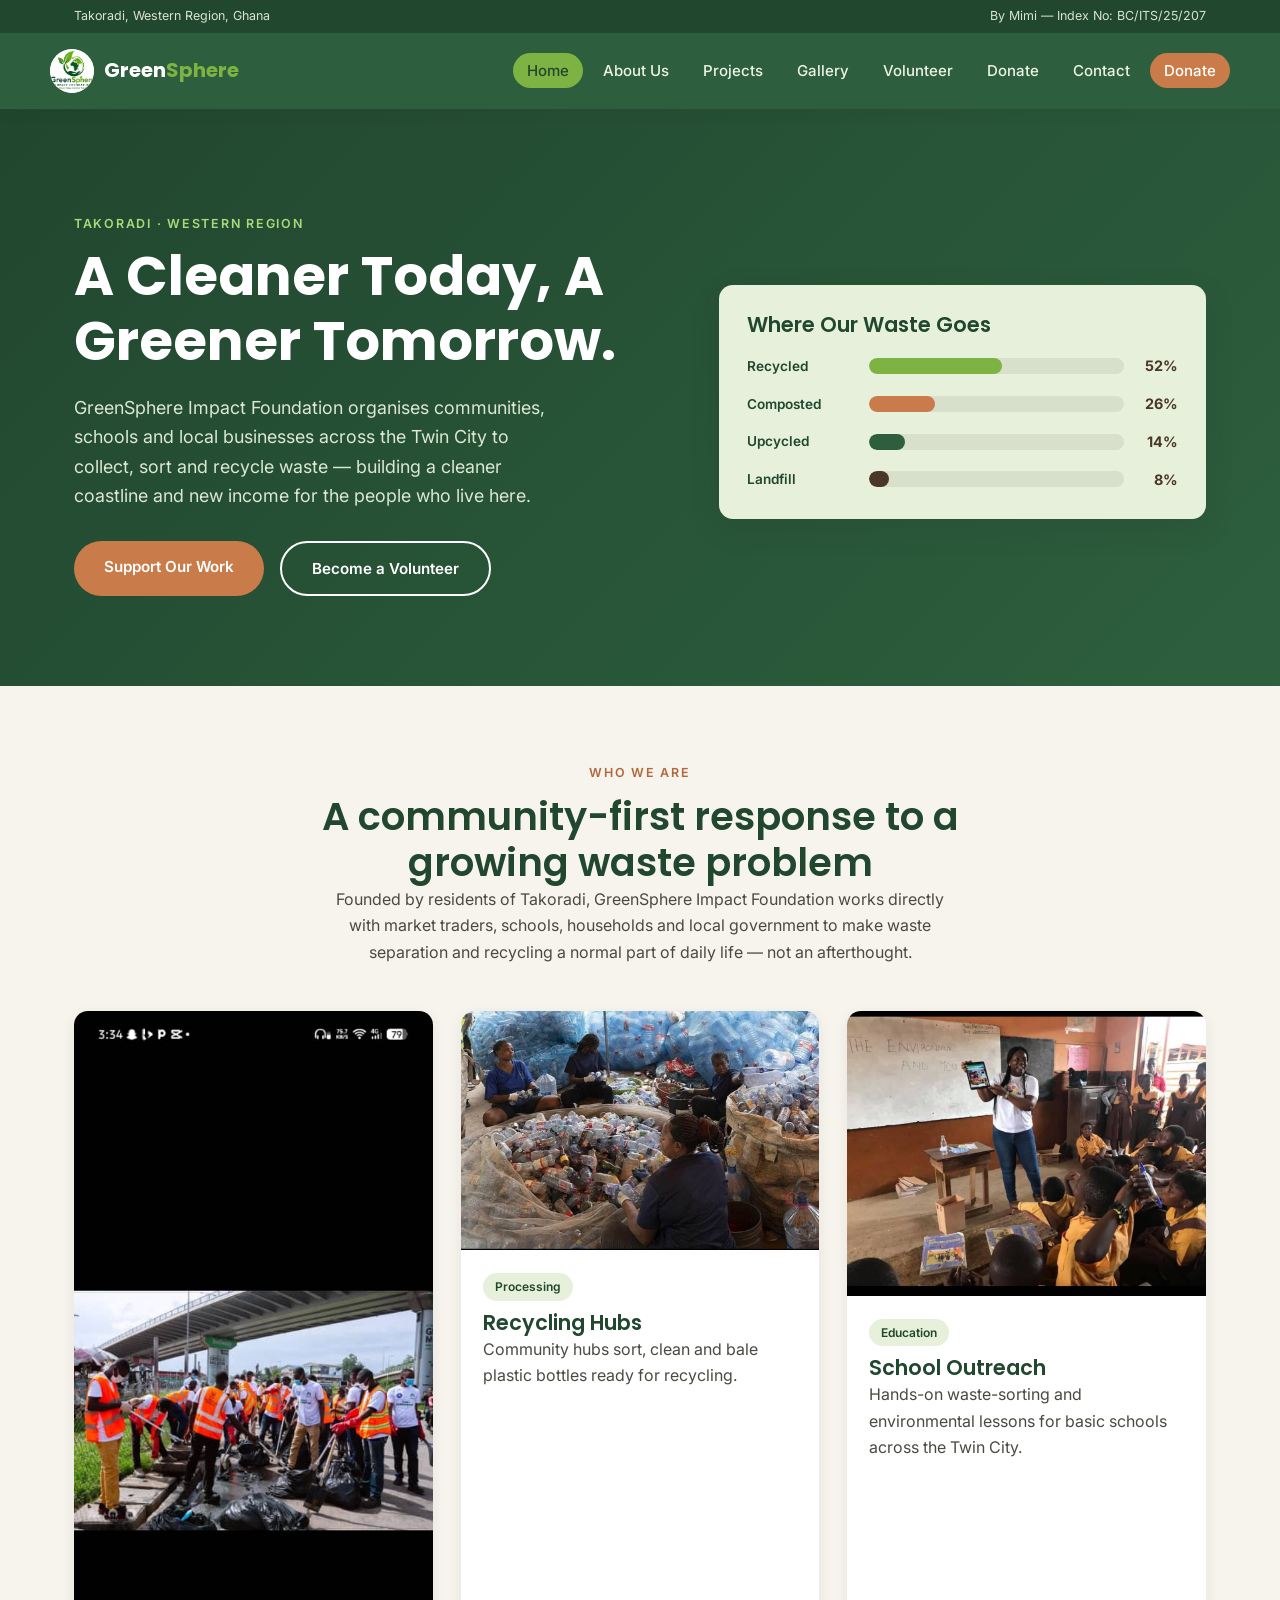
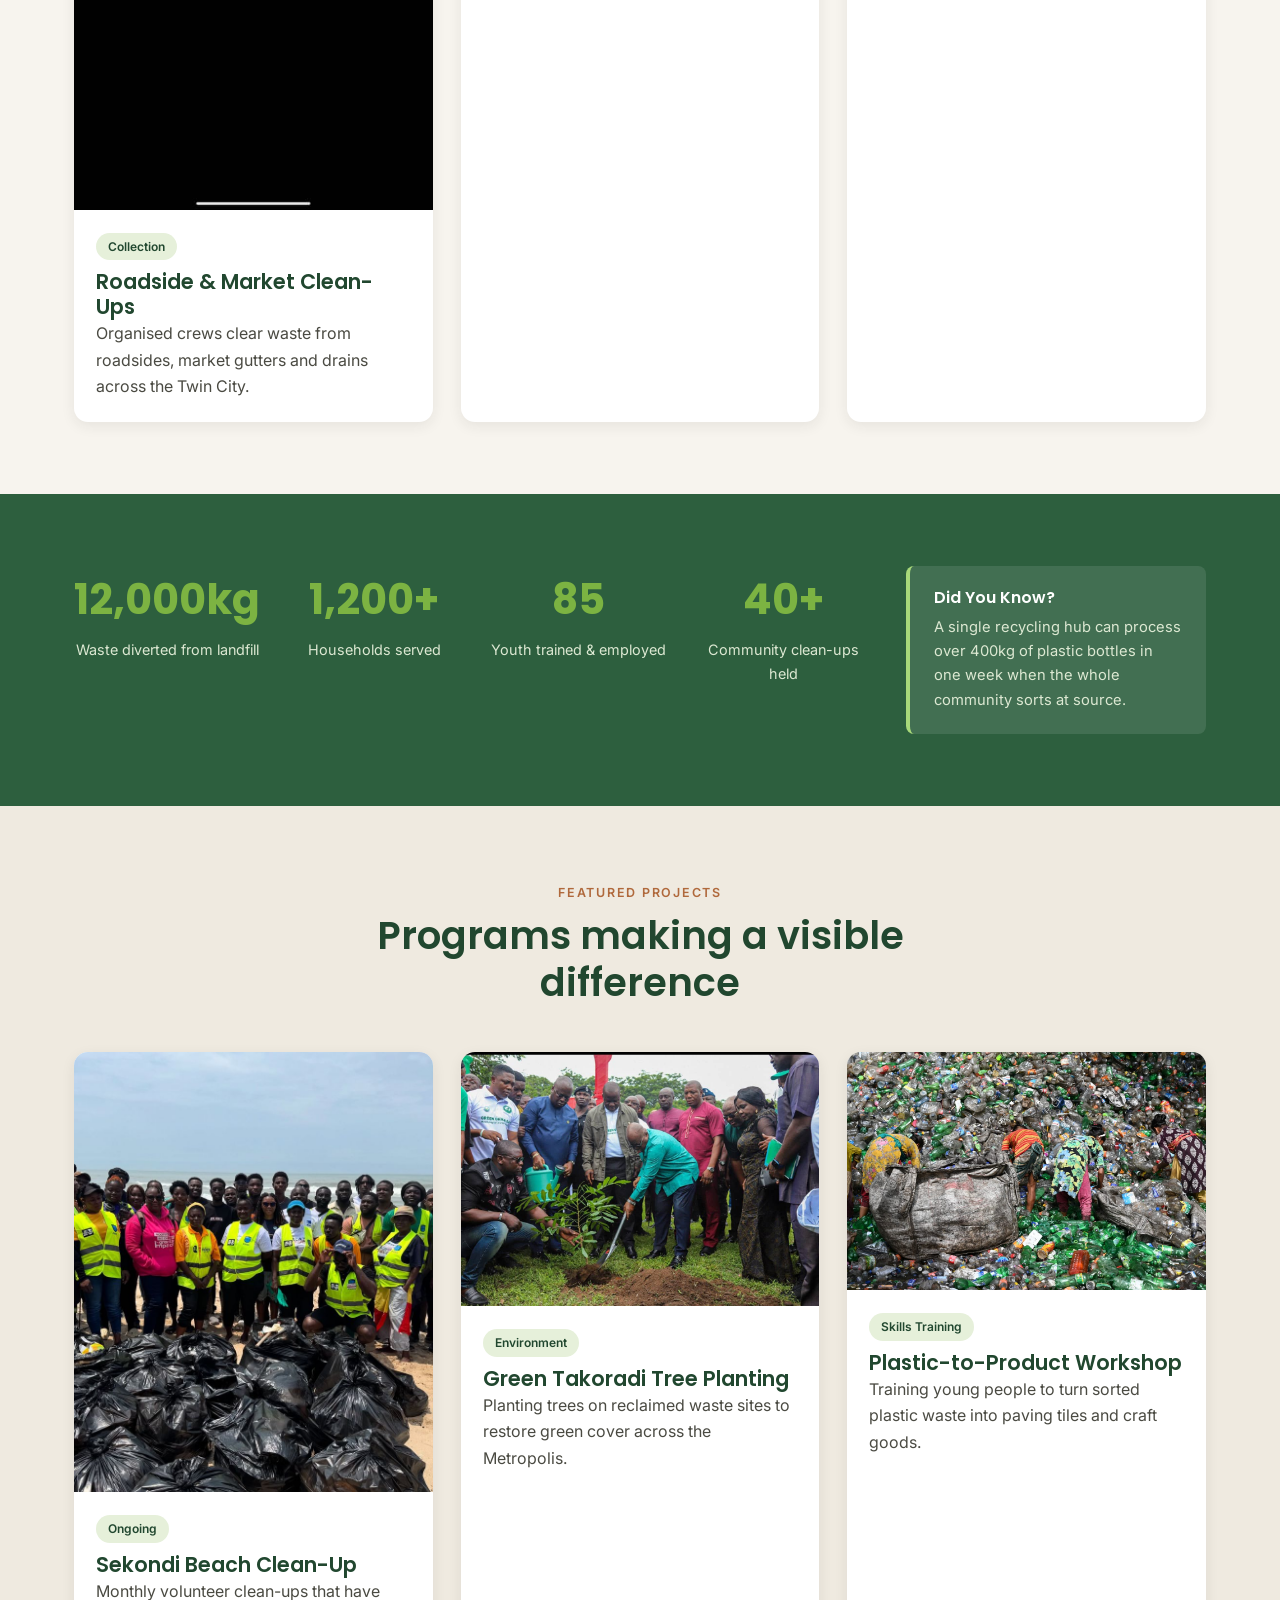
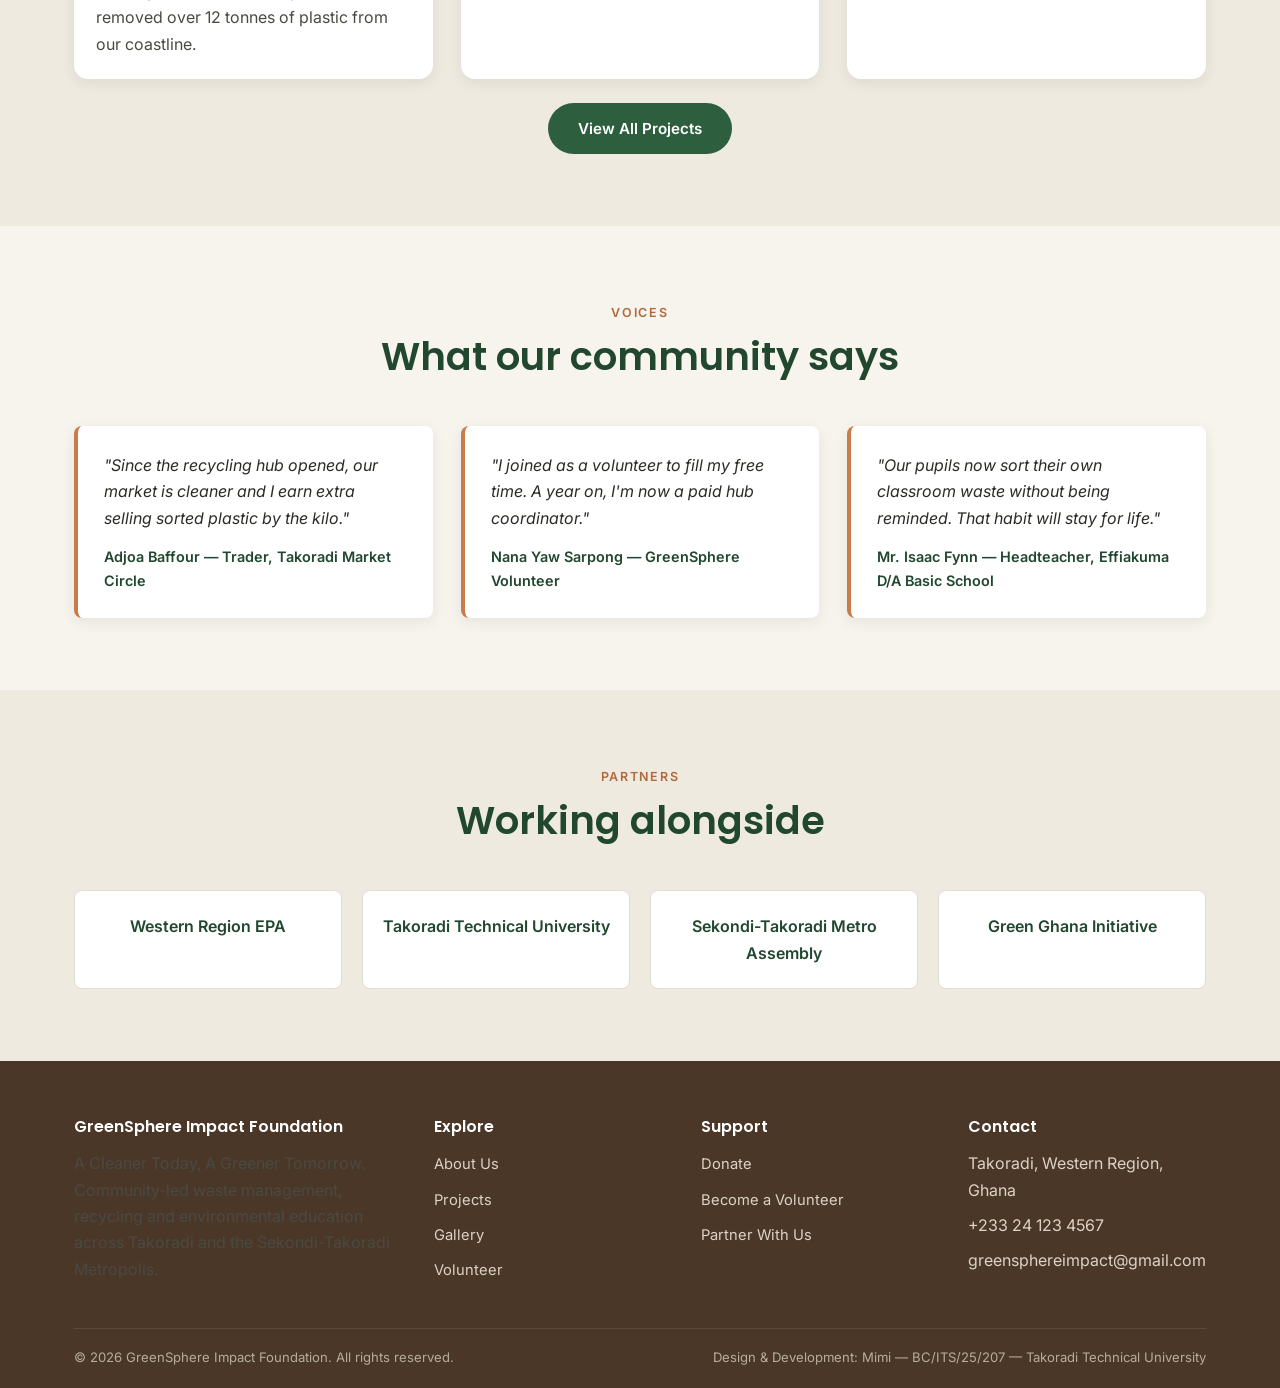
==== index.html @ 4b2a2535 "Add files via upload" ====
<!DOCTYPE html>
<html lang="en">
<head>
<meta charset="UTF-8">
<meta name="viewport" content="width=device-width, initial-scale=1.0">
<title>Home | GreenSphere Impact Foundation</title>
<meta name="description" content="GreenSphere Impact Foundation — A Cleaner Today, A Greener Tomorrow. Waste management and recycling NGO in Takoradi, Ghana.">
<link rel="preconnect" href="https://fonts.googleapis.com">
<link href="https://fonts.googleapis.com/css2?family=Poppins:wght@500;600;700&family=Inter:wght@400;500;600&display=swap" rel="stylesheet">
<link rel="stylesheet" href="styles.css">
</head>
<body>
<header class="site-header">
  <div class="top-strip">
    <div class="container">
      <span>Takoradi, Western Region, Ghana</span>
      <span>By Mimi &mdash; Index No: BC/ITS/25/207</span>
    </div>
  </div>
  <nav class="navbar container">
    <a href="index.html" class="brand">
      <span class="brand-mark"><img src="logo.jpeg" alt="GreenSphere Impact Foundation logo"></span>
      <span class="brand-text">Green<span>Sphere</span></span>
    </a>
    <input type="checkbox" id="nav-toggle" class="nav-toggle">
    <label for="nav-toggle" class="hamburger-label" aria-label="Toggle navigation">
      <span></span><span></span><span></span>
    </label>
    <ul class="nav-links">
      <li><a href="index.html" class="active">Home</a></li>
<li><a href="about.html">About Us</a></li>
<li><a href="projects.html">Projects</a></li>
<li><a href="gallery.html">Gallery</a></li>
<li><a href="volunteer.html">Volunteer</a></li>
<li><a href="donate.html">Donate</a></li>
<li><a href="contact.html">Contact</a></li>
<li><a href="donate.html" class="cta">Donate</a></li>

    </ul>
  </nav>
</header>

<main>

<section class="hero">
  <div class="container hero-grid">
    <div>
      <span class="eyebrow" style="color:#a8d97a;">Takoradi &middot; Western Region</span>
      <h1 style="color:#fff;">A Cleaner Today, A Greener Tomorrow.</h1>
      <p class="lead">GreenSphere Impact Foundation organises communities, schools and local businesses across the Twin City to collect, sort and recycle waste &mdash; building a cleaner coastline and new income for the people who live here.</p>
      <div class="hero-actions">
        <a href="donate.html" class="btn btn-primary">Support Our Work</a>
        <a href="volunteer.html" class="btn btn-outline">Become a Volunteer</a>
      </div>
    </div>
    <div class="hero-visual">
      <h3 style="margin-bottom:16px;">Where Our Waste Goes</h3>
      <div class="waste-stream">
        <div class="stream-row"><span class="stream-label">Recycled</span><div class="stream-bar"><div class="stream-fill" style="width:52%;background:#7CB342;"></div></div><span class="stream-pct">52%</span></div>
        <div class="stream-row"><span class="stream-label">Composted</span><div class="stream-bar"><div class="stream-fill" style="width:26%;background:#C97B4A;"></div></div><span class="stream-pct">26%</span></div>
        <div class="stream-row"><span class="stream-label">Upcycled</span><div class="stream-bar"><div class="stream-fill" style="width:14%;background:#2D5F3E;"></div></div><span class="stream-pct">14%</span></div>
        <div class="stream-row"><span class="stream-label">Landfill</span><div class="stream-bar"><div class="stream-fill" style="width:8%;background:#4A3728;"></div></div><span class="stream-pct">8%</span></div>
      </div>
    </div>
  </div>
</section>

<section>
  <div class="container">
    <div class="section-head">
      <span class="eyebrow">Who We Are</span>
      <h2>A community-first response to a growing waste problem</h2>
      <p>Founded by residents of Takoradi, GreenSphere Impact Foundation works directly with market traders, schools, households and local government to make waste separation and recycling a normal part of daily life &mdash; not an afterthought.</p>
    </div>
    <div class="grid-3">
      <article class="card">
        <img src="volunteers.jpeg" alt="Volunteers on a roadside clean-up in reflective vests">
        <div class="card-body">
          <span class="tag">Collection</span>
          <h3>Roadside &amp; Market Clean-Ups</h3>
          <p>Organised crews clear waste from roadsides, market gutters and drains across the Twin City.</p>
        </div>
      </article>
      <article class="card">
        <img src="recycling.jpeg" alt="Workers sorting plastic bottles at a recycling point">
        <div class="card-body">
          <span class="tag">Processing</span>
          <h3>Recycling Hubs</h3>
          <p>Community hubs sort, clean and bale plastic bottles ready for recycling.</p>
        </div>
      </article>
      <article class="card">
        <img src="school-program.jpeg" alt="Facilitator teaching schoolchildren about the environment">
        <div class="card-body">
          <span class="tag">Education</span>
          <h3>School Outreach</h3>
          <p>Hands-on waste-sorting and environmental lessons for basic schools across the Twin City.</p>
        </div>
      </article>
    </div>
  </div>
</section>

<section class="section-forest">
  <div class="container sidebar-layout">
    <div class="stats-grid">
      <div><div class="stat-num">12,000kg</div><div class="stat-label">Waste diverted from landfill</div></div>
      <div><div class="stat-num">1,200+</div><div class="stat-label">Households served</div></div>
      <div><div class="stat-num">85</div><div class="stat-label">Youth trained &amp; employed</div></div>
      <div><div class="stat-num">40+</div><div class="stat-label">Community clean-ups held</div></div>
    </div>
    <aside class="callout" style="background:rgba(255,255,255,0.1);border-left-color:#a8d97a;">
      <h4 style="color:#fff;">Did You Know?</h4>
      <p style="color:#dce8d2;">A single recycling hub can process over 400kg of plastic bottles in one week when the whole community sorts at source.</p>
    </aside>
  </div>
</section>

<section class="section-alt">
  <div class="container">
    <div class="section-head">
      <span class="eyebrow">Featured Projects</span>
      <h2>Programs making a visible difference</h2>
    </div>
    <div class="grid-3">
      <article class="card">
        <img src="sekondi-beachcleanup.jpeg" alt="Volunteers at a beach clean-up in Sekondi">
        <div class="card-body">
          <span class="tag">Ongoing</span>
          <h3>Sekondi Beach Clean-Up</h3>
          <p>Monthly volunteer clean-ups that have removed over 12 tonnes of plastic from our coastline.</p>
        </div>
      </article>
      <article class="card">
        <img src="tree-planting.jpeg" alt="Community tree planting event">
        <div class="card-body">
          <span class="tag">Environment</span>
          <h3>Green Takoradi Tree Planting</h3>
          <p>Planting trees on reclaimed waste sites to restore green cover across the Metropolis.</p>
        </div>
      </article>
      <article class="card">
        <img src="recycling1.jpeg" alt="Volunteers sorting a large pile of plastic bottles">
        <div class="card-body">
          <span class="tag">Skills Training</span>
          <h3>Plastic-to-Product Workshop</h3>
          <p>Training young people to turn sorted plastic waste into paving tiles and craft goods.</p>
        </div>
      </article>
    </div>
    <p class="text-center mt-24"><a href="projects.html" class="btn btn-green">View All Projects</a></p>
  </div>
</section>

<section>
  <div class="container">
    <div class="section-head">
      <span class="eyebrow">Voices</span>
      <h2>What our community says</h2>
    </div>
    <div class="grid-3">
      <div class="testimonial">
        <p class="quote">"Since the recycling hub opened, our market is cleaner and I earn extra selling sorted plastic by the kilo."</p>
        <p class="who">Adjoa Baffour &mdash; Trader, Takoradi Market Circle</p>
      </div>
      <div class="testimonial">
        <p class="quote">"I joined as a volunteer to fill my free time. A year on, I'm now a paid hub coordinator."</p>
        <p class="who">Nana Yaw Sarpong &mdash; GreenSphere Volunteer</p>
      </div>
      <div class="testimonial">
        <p class="quote">"Our pupils now sort their own classroom waste without being reminded. That habit will stay for life."</p>
        <p class="who">Mr. Isaac Fynn &mdash; Headteacher, Effiakuma D/A Basic School</p>
      </div>
    </div>
  </div>
</section>

<section class="section-alt">
  <div class="container">
    <div class="section-head">
      <span class="eyebrow">Partners</span>
      <h2>Working alongside</h2>
    </div>
    <div class="partners-row">
      <div class="partner-chip">Western Region EPA</div>
      <div class="partner-chip">Takoradi Technical University</div>
      <div class="partner-chip">Sekondi-Takoradi Metro Assembly</div>
      <div class="partner-chip">Green Ghana Initiative</div>
    </div>
  </div>
</section>

</main>

<footer class="site-footer">
  <div class="container">
    <div class="footer-grid">
      <div>
        <h4>GreenSphere Impact Foundation</h4>
        <p>A Cleaner Today, A Greener Tomorrow. Community-led waste management, recycling and environmental education across Takoradi and the Sekondi-Takoradi Metropolis.</p>
      </div>
      <div>
        <h4>Explore</h4>
        <ul>
          <li><a href="about.html">About Us</a></li>
          <li><a href="projects.html">Projects</a></li>
          <li><a href="gallery.html">Gallery</a></li>
          <li><a href="volunteer.html">Volunteer</a></li>
        </ul>
      </div>
      <div>
        <h4>Support</h4>
        <ul>
          <li><a href="donate.html">Donate</a></li>
          <li><a href="volunteer.html">Become a Volunteer</a></li>
          <li><a href="contact.html">Partner With Us</a></li>
        </ul>
      </div>
      <div>
        <h4>Contact</h4>
        <ul>
          <li>Takoradi, Western Region, Ghana</li>
          <li>+233 24 123 4567</li>
          <li>greensphereimpact@gmail.com</li>
        </ul>
      </div>
    </div>
    <div class="footer-bottom">
      <span>&copy; 2026 GreenSphere Impact Foundation. All rights reserved.</span>
      <span>Design &amp; Development: Mimi &mdash; BC/ITS/25/207 &mdash; Takoradi Technical University</span>
    </div>
  </div>
</footer>
</body>
</html>
---- styles.css ----
/* ============================================
   EcoReach — Shared Stylesheet
   Waste Management & Recycling NGO
   ============================================ */

:root {
  --forest: #2D5F3E;
  --forest-dark: #21472F;
  --leaf: #7CB342;
  --leaf-light: #E6F0DA;
  --clay: #C97B4A;
  --clay-dark: #B0693C;
  --bark: #4A3728;
  --cream: #F7F4EE;
  --cream-alt: #EFEAE0;
  --charcoal: #2B2B26;
  --white: #FFFFFF;
  --shadow: 0 4px 14px rgba(43, 43, 38, 0.08);
  --shadow-lg: 0 10px 30px rgba(43, 43, 38, 0.14);
  --radius: 14px;
  --radius-sm: 8px;
}

* { margin: 0; padding: 0; box-sizing: border-box; }

html { scroll-behavior: smooth; }

body {
  font-family: 'Inter', sans-serif;
  color: var(--charcoal);
  background: var(--cream);
  line-height: 1.65;
}

h1, h2, h3, h4 {
  font-family: 'Poppins', sans-serif;
  font-weight: 600;
  line-height: 1.2;
  color: var(--forest-dark);
}

h1 { font-size: clamp(2.2rem, 5vw, 3.4rem); font-weight: 700; }
h2 { font-size: clamp(1.7rem, 3.5vw, 2.4rem); }
h3 { font-size: 1.3rem; }

p { color: #4a4a42; }

a { text-decoration: none; color: inherit; }

img { max-width: 100%; display: block; border-radius: var(--radius); }

ul { list-style: none; }

.container {
  max-width: 1180px;
  margin: 0 auto;
  padding: 0 24px;
}

section { padding: 72px 0; }

.eyebrow {
  display: inline-block;
  font-size: 0.78rem;
  font-weight: 600;
  letter-spacing: 0.14em;
  text-transform: uppercase;
  color: var(--clay-dark);
  margin-bottom: 10px;
}

/* ===== Buttons ===== */
.btn {
  display: inline-block;
  padding: 13px 30px;
  border-radius: 999px;
  font-weight: 600;
  font-size: 0.95rem;
  transition: transform 0.2s ease, box-shadow 0.2s ease, background 0.2s ease;
  cursor: pointer;
  border: none;
}
.btn-primary { background: var(--clay); color: var(--white); }
.btn-primary:hover { background: var(--clay-dark); transform: translateY(-2px); box-shadow: var(--shadow); }
.btn-outline { background: transparent; color: var(--white); border: 2px solid var(--white); }
.btn-outline:hover { background: var(--white); color: var(--forest-dark); transform: translateY(-2px); }
.btn-green { background: var(--forest); color: var(--white); }
.btn-green:hover { background: var(--forest-dark); transform: translateY(-2px); box-shadow: var(--shadow); }

/* ===== Header / Nav ===== */
.site-header {
  background: var(--forest);
  position: sticky;
  top: 0;
  z-index: 100;
  box-shadow: var(--shadow);
}
.top-strip {
  background: var(--forest-dark);
  color: #d8e6cd;
  font-size: 0.78rem;
  padding: 6px 0;
}
.top-strip .container { display: flex; justify-content: space-between; flex-wrap: wrap; gap: 6px; }

.navbar {
  display: flex;
  align-items: center;
  justify-content: space-between;
  padding: 16px 0;
}
.brand {
  display: flex;
  align-items: center;
  gap: 10px;
  color: var(--white);
}
.brand-mark {
  width: 44px; height: 44px;
  border-radius: 50%;
  background: var(--white);
  display: flex; align-items: center; justify-content: center;
  overflow: hidden;
  flex-shrink: 0;
}
.brand-mark img { width: 100%; height: 100%; object-fit: cover; border-radius: 50%; }

/* ===== Aside callouts ===== */
.callout {
  background: var(--leaf-light);
  border-left: 4px solid var(--leaf);
  border-radius: var(--radius-sm);
  padding: 22px 24px;
}
.callout h4 { color: var(--forest-dark); margin-bottom: 8px; }
.callout p { color: #3d4a34; font-size: 0.92rem; }
.sidebar-layout { display: grid; grid-template-columns: 1fr 300px; gap: 32px; align-items: start; }
.brand-text { font-family: 'Poppins', sans-serif; font-weight: 700; font-size: 1.25rem; }
.brand-text span { color: var(--leaf); }

.nav-links {
  display: flex;
  gap: 6px;
  align-items: center;
}
.nav-links a {
  color: #eef3e6;
  padding: 8px 14px;
  border-radius: 999px;
  font-size: 0.94rem;
  font-weight: 500;
  transition: background 0.2s ease, color 0.2s ease;
}
.nav-links a:hover, .nav-links a.active {
  background: var(--leaf);
  color: var(--forest-dark);
}
.nav-links a.cta {
  background: var(--clay);
  color: var(--white);
}
.nav-links a.cta:hover { background: var(--clay-dark); }

/* Pure-CSS hamburger */
.nav-toggle { display: none; }
.hamburger-label {
  display: none;
  flex-direction: column;
  gap: 5px;
  cursor: pointer;
  z-index: 200;
}
.hamburger-label span {
  width: 26px; height: 3px;
  background: var(--white);
  border-radius: 2px;
  transition: 0.3s ease;
}

/* ===== Hero ===== */
.hero {
  background: linear-gradient(135deg, var(--forest-dark), var(--forest));
  color: var(--white);
  padding: 100px 0 90px;
}
.hero-grid { display: grid; grid-template-columns: 1.1fr 0.9fr; gap: 50px; align-items: center; }
.hero p.lead { color: #dce8d2; font-size: 1.12rem; max-width: 480px; margin: 18px 0 30px; }
.hero-actions { display: flex; gap: 16px; flex-wrap: wrap; }

.hero-visual {
  background: var(--leaf-light);
  border-radius: var(--radius);
  padding: 28px;
  box-shadow: var(--shadow-lg);
}
.waste-stream { display: flex; flex-direction: column; gap: 14px; }
.stream-row { display: flex; align-items: center; gap: 12px; }
.stream-label { flex: 0 0 110px; font-size: 0.85rem; font-weight: 600; color: var(--forest-dark); }
.stream-bar { flex: 1; height: 16px; background: #d8e0cc; border-radius: 999px; overflow: hidden; }
.stream-fill { height: 100%; border-radius: 999px; }
.stream-pct { flex: 0 0 42px; text-align: right; font-weight: 700; color: var(--bark); font-size: 0.9rem; }

/* ===== Page Banner (interior pages) ===== */
.page-banner {
  background: linear-gradient(135deg, var(--forest-dark), var(--forest));
  color: var(--white);
  padding: 60px 0;
  text-align: center;
}
.page-banner h1 { color: var(--white); }
.page-banner p { color: #dce8d2; margin-top: 8px; }

/* ===== Cards / Grids ===== */
.grid-3 { display: grid; grid-template-columns: repeat(3, 1fr); gap: 28px; }
.grid-2 { display: grid; grid-template-columns: repeat(2, 1fr); gap: 28px; }
.grid-4 { display: grid; grid-template-columns: repeat(4, 1fr); gap: 24px; }

.card {
  background: var(--white);
  border-radius: var(--radius);
  overflow: hidden;
  box-shadow: var(--shadow);
  transition: transform 0.25s ease, box-shadow 0.25s ease;
}
.card:hover { transform: translateY(-6px); box-shadow: var(--shadow-lg); }
.card-body { padding: 22px; }
.card img { border-radius: 0; }
.tag {
  display: inline-block;
  background: var(--leaf-light);
  color: var(--forest-dark);
  font-size: 0.75rem;
  font-weight: 600;
  padding: 4px 12px;
  border-radius: 999px;
  margin-bottom: 10px;
}

.section-alt { background: var(--cream-alt); }
.section-forest { background: var(--forest); color: var(--white); }
.section-forest h2, .section-forest h3 { color: var(--white); }
.section-forest p { color: #dce8d2; }

.section-head { text-align: center; max-width: 640px; margin: 0 auto 46px; }

/* ===== Stats ===== */
.stats-grid { display: grid; grid-template-columns: repeat(4, 1fr); gap: 24px; text-align: center; }
.stat-num { font-family: 'Poppins', sans-serif; font-size: 2.6rem; font-weight: 700; color: var(--leaf); }
.stat-label { font-size: 0.9rem; color: #dce8d2; margin-top: 4px; }

/* ===== Testimonials ===== */
.testimonial {
  background: var(--white);
  border-left: 4px solid var(--clay);
  border-radius: var(--radius-sm);
  padding: 26px;
  box-shadow: var(--shadow);
}
.testimonial p.quote { font-style: italic; color: var(--charcoal); }
.testimonial .who { margin-top: 14px; font-weight: 600; color: var(--forest-dark); font-size: 0.9rem; }

/* ===== Partners ===== */
.partners-row { display: flex; justify-content: space-between; gap: 20px; flex-wrap: wrap; }
.partner-chip {
  flex: 1;
  min-width: 150px;
  text-align: center;
  padding: 22px 14px;
  background: var(--white);
  border-radius: var(--radius-sm);
  font-weight: 600;
  color: var(--forest-dark);
  border: 1px solid #e3ddcf;
}

/* ===== Tables ===== */
table { width: 100%; border-collapse: collapse; background: var(--white); border-radius: var(--radius); overflow: hidden; box-shadow: var(--shadow); }
th, td { padding: 14px 18px; text-align: left; border-bottom: 1px solid #ece7db; }
th { background: var(--forest); color: var(--white); font-family: 'Poppins', sans-serif; font-size: 0.85rem; text-transform: uppercase; letter-spacing: 0.05em; }
tr:last-child td { border-bottom: none; }
tr:hover td { background: var(--leaf-light); }

/* ===== Forms ===== */
.form-card {
  background: var(--white);
  border-radius: var(--radius);
  box-shadow: var(--shadow);
  padding: 36px;
}
.form-grid { display: grid; grid-template-columns: 1fr 1fr; gap: 20px; }
.form-group { display: flex; flex-direction: column; gap: 6px; margin-bottom: 18px; }
.form-group.full { grid-column: 1 / -1; }
label { font-weight: 600; font-size: 0.88rem; color: var(--forest-dark); }
input, select, textarea {
  padding: 12px 14px;
  border: 1.5px solid #ddd5c2;
  border-radius: var(--radius-sm);
  font-family: 'Inter', sans-serif;
  font-size: 0.95rem;
  background: var(--cream);
  color: var(--charcoal);
  transition: border-color 0.2s ease;
}
input:focus, select:focus, textarea:focus { outline: none; border-color: var(--leaf); background: var(--white); }
textarea { resize: vertical; min-height: 110px; }
fieldset { border: 1.5px solid #ddd5c2; border-radius: var(--radius-sm); padding: 16px; margin-bottom: 18px; }
legend { font-weight: 600; color: var(--forest-dark); padding: 0 8px; }
.radio-row, .checkbox-row { display: flex; gap: 18px; flex-wrap: wrap; }
.radio-row label, .checkbox-row label { font-weight: 500; display: flex; align-items: center; gap: 6px; }

/* ===== Donate amounts ===== */
.amount-row { display: flex; gap: 12px; flex-wrap: wrap; margin-bottom: 20px; }
.amount-chip {
  flex: 1;
  min-width: 90px;
  text-align: center;
  padding: 14px;
  border: 1.5px solid #ddd5c2;
  border-radius: var(--radius-sm);
  font-weight: 600;
  color: var(--forest-dark);
  background: var(--cream);
  cursor: pointer;
}
.amount-chip:hover { border-color: var(--leaf); background: var(--leaf-light); }

/* ===== Gallery ===== */
.gallery-grid { display: grid; grid-template-columns: repeat(4, 1fr); grid-auto-rows: 220px; gap: 16px; }
.gallery-grid .g-tall { grid-row: span 2; }
.gallery-grid .g-wide { grid-column: span 2; }
.gallery-item { position: relative; overflow: hidden; border-radius: var(--radius); }
.gallery-item img { width: 100%; height: 100%; object-fit: cover; transition: transform 0.4s ease; }
.gallery-item:hover img { transform: scale(1.08); }
.gallery-cap {
  position: absolute; bottom: 0; left: 0; right: 0;
  background: linear-gradient(transparent, rgba(33,71,47,0.85));
  color: var(--white);
  padding: 30px 14px 12px;
  font-size: 0.85rem;
  font-weight: 600;
}

/* ===== Contact ===== */
.contact-grid { display: grid; grid-template-columns: 0.9fr 1.1fr; gap: 40px; }
.contact-info-item { display: flex; gap: 14px; margin-bottom: 22px; }
.contact-icon {
  flex: 0 0 44px; height: 44px;
  border-radius: 50%;
  background: var(--leaf-light);
  color: var(--forest-dark);
  display: flex; align-items: center; justify-content: center;
  font-weight: 700;
}
.map-placeholder {
  height: 220px;
  background: repeating-linear-gradient(45deg, #e3ddcf, #e3ddcf 10px, #ece7db 10px, #ece7db 20px);
  border-radius: var(--radius);
  display: flex; align-items: center; justify-content: center;
  color: var(--forest-dark);
  font-weight: 600;
  margin-top: 10px;
}
.social-row { display: flex; gap: 12px; margin-top: 16px; }
.social-row a {
  width: 40px; height: 40px;
  border-radius: 50%;
  background: var(--forest);
  color: var(--white);
  display: flex; align-items: center; justify-content: center;
  font-weight: 700;
  font-size: 0.85rem;
  transition: background 0.2s ease;
}
.social-row a:hover { background: var(--clay); }

/* ===== Footer ===== */
.site-footer { background: var(--bark); color: #ddd2c4; padding: 56px 0 20px; }
.footer-grid { display: grid; grid-template-columns: 1.4fr 1fr 1fr 1fr; gap: 36px; margin-bottom: 36px; }
.site-footer h4 { color: var(--white); margin-bottom: 14px; font-size: 1rem; }
.site-footer a { color: #ddd2c4; font-size: 0.92rem; }
.site-footer li { margin-bottom: 9px; }
.site-footer a:hover { color: var(--leaf); }
.footer-bottom {
  border-top: 1px solid #5c4a3a;
  padding-top: 18px;
  font-size: 0.82rem;
  display: flex;
  justify-content: space-between;
  flex-wrap: wrap;
  gap: 8px;
  color: #b8ac9c;
}

/* ===== Utility ===== */
.text-center { text-align: center; }
.mt-24 { margin-top: 24px; }
.mb-24 { margin-bottom: 24px; }

/* ===== Responsive ===== */
@media (max-width: 1024px) {
  .hamburger-label { display: flex; }
  .nav-links {
    position: fixed;
    top: 0; right: -280px;
    width: 260px; height: 100vh;
    background: var(--forest-dark);
    flex-direction: column;
    align-items: flex-start;
    padding: 90px 24px 24px;
    transition: right 0.3s ease;
    box-shadow: -6px 0 20px rgba(0,0,0,0.2);
    z-index: 150;
  }
  .nav-links a { width: 100%; }
  .nav-toggle:checked ~ .nav-links { right: 0; }
}

@media (max-width: 980px) {
  .grid-3, .grid-2, .grid-4, .stats-grid, .footer-grid { grid-template-columns: repeat(2, 1fr); }
  .hero-grid, .contact-grid, .sidebar-layout { grid-template-columns: 1fr; }
  .gallery-grid { grid-template-columns: repeat(2, 1fr); }
  .form-grid { grid-template-columns: 1fr; }
}

@media (max-width: 760px) {
  .stats-grid, .partners-row, .footer-grid, .grid-4 { grid-template-columns: repeat(2, 1fr); }
  .gallery-grid { grid-template-columns: 1fr 1fr; grid-auto-rows: 170px; }
}

@media (max-width: 560px) {
  section { padding: 52px 0; }
  .grid-3, .grid-2, .stats-grid, .partners-row, .footer-grid, .grid-4 { grid-template-columns: 1fr; }
  .gallery-grid { grid-template-columns: 1fr; }
  .gallery-grid .g-tall, .gallery-grid .g-wide { grid-column: span 1; grid-row: span 1; }
  .hero { padding: 70px 0 60px; }
  .amount-row { flex-direction: column; }
  table { display: block; overflow-x: auto; white-space: nowrap; }
}
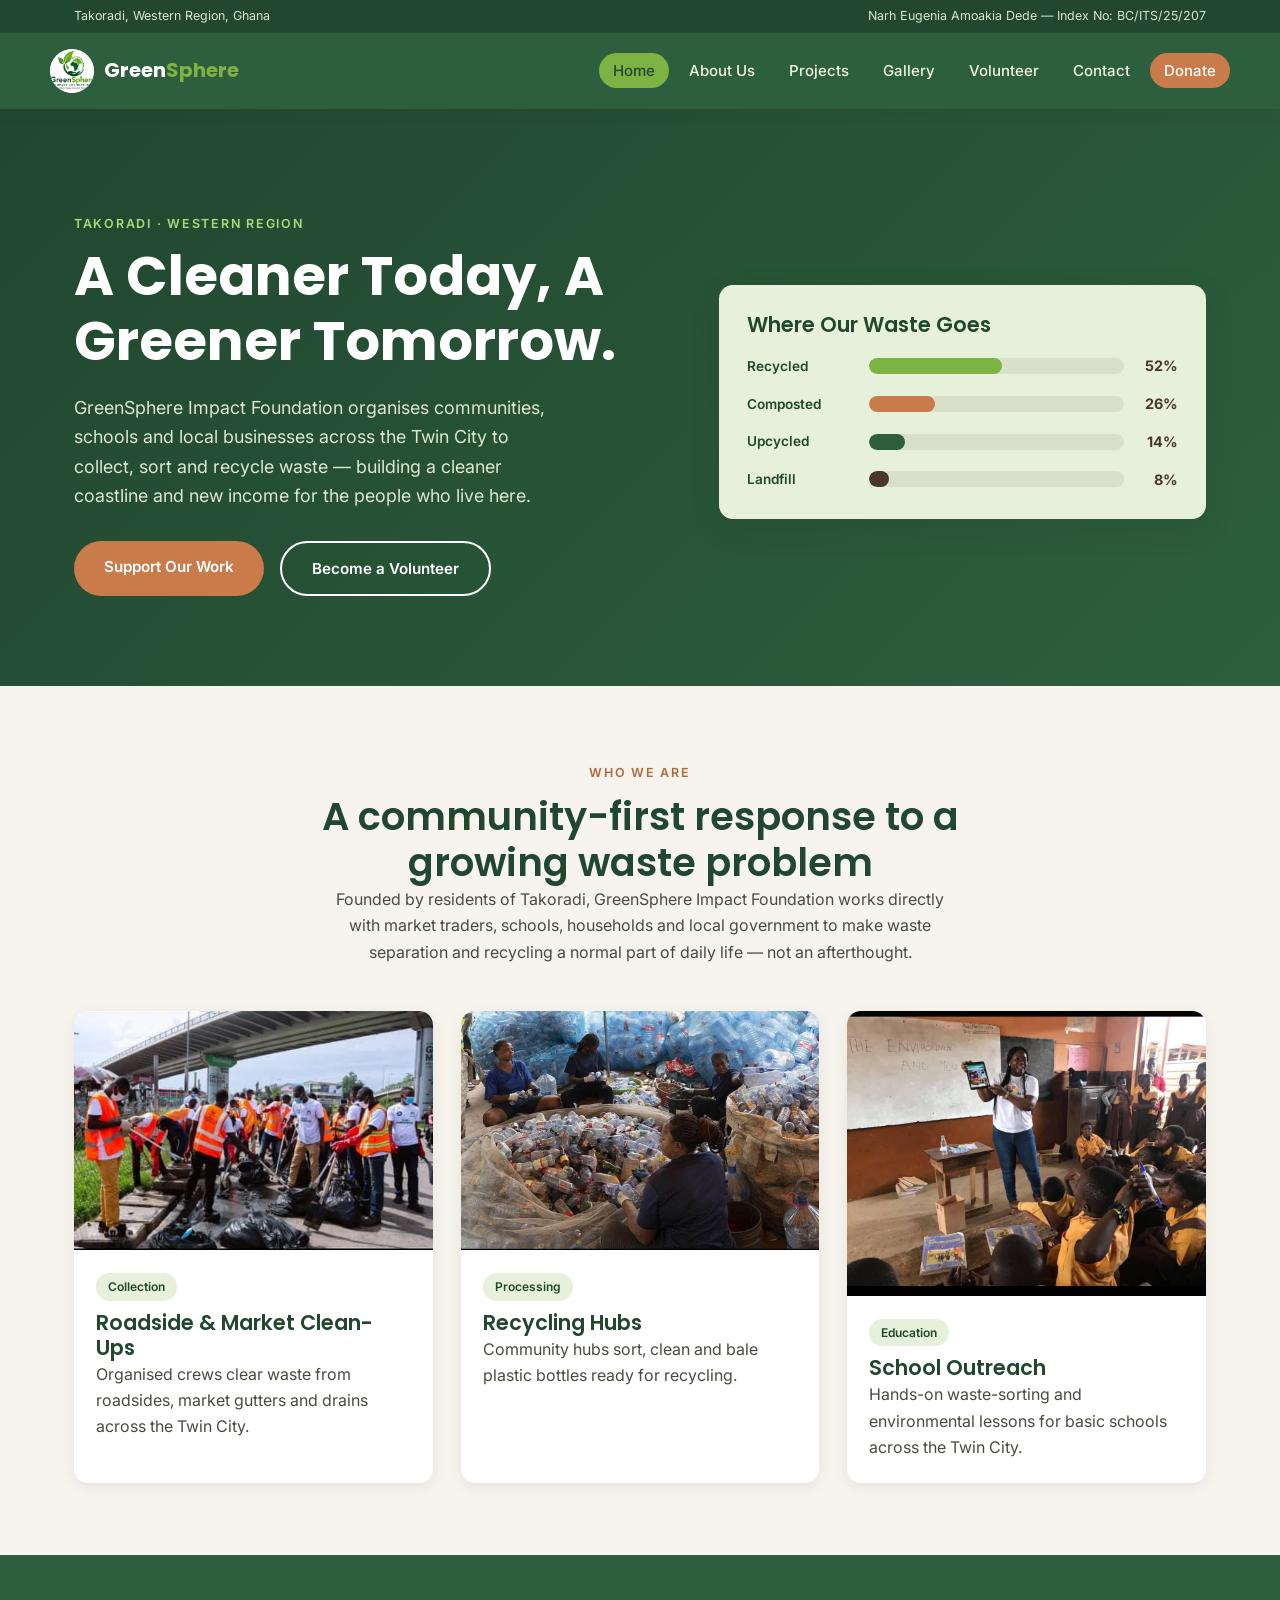
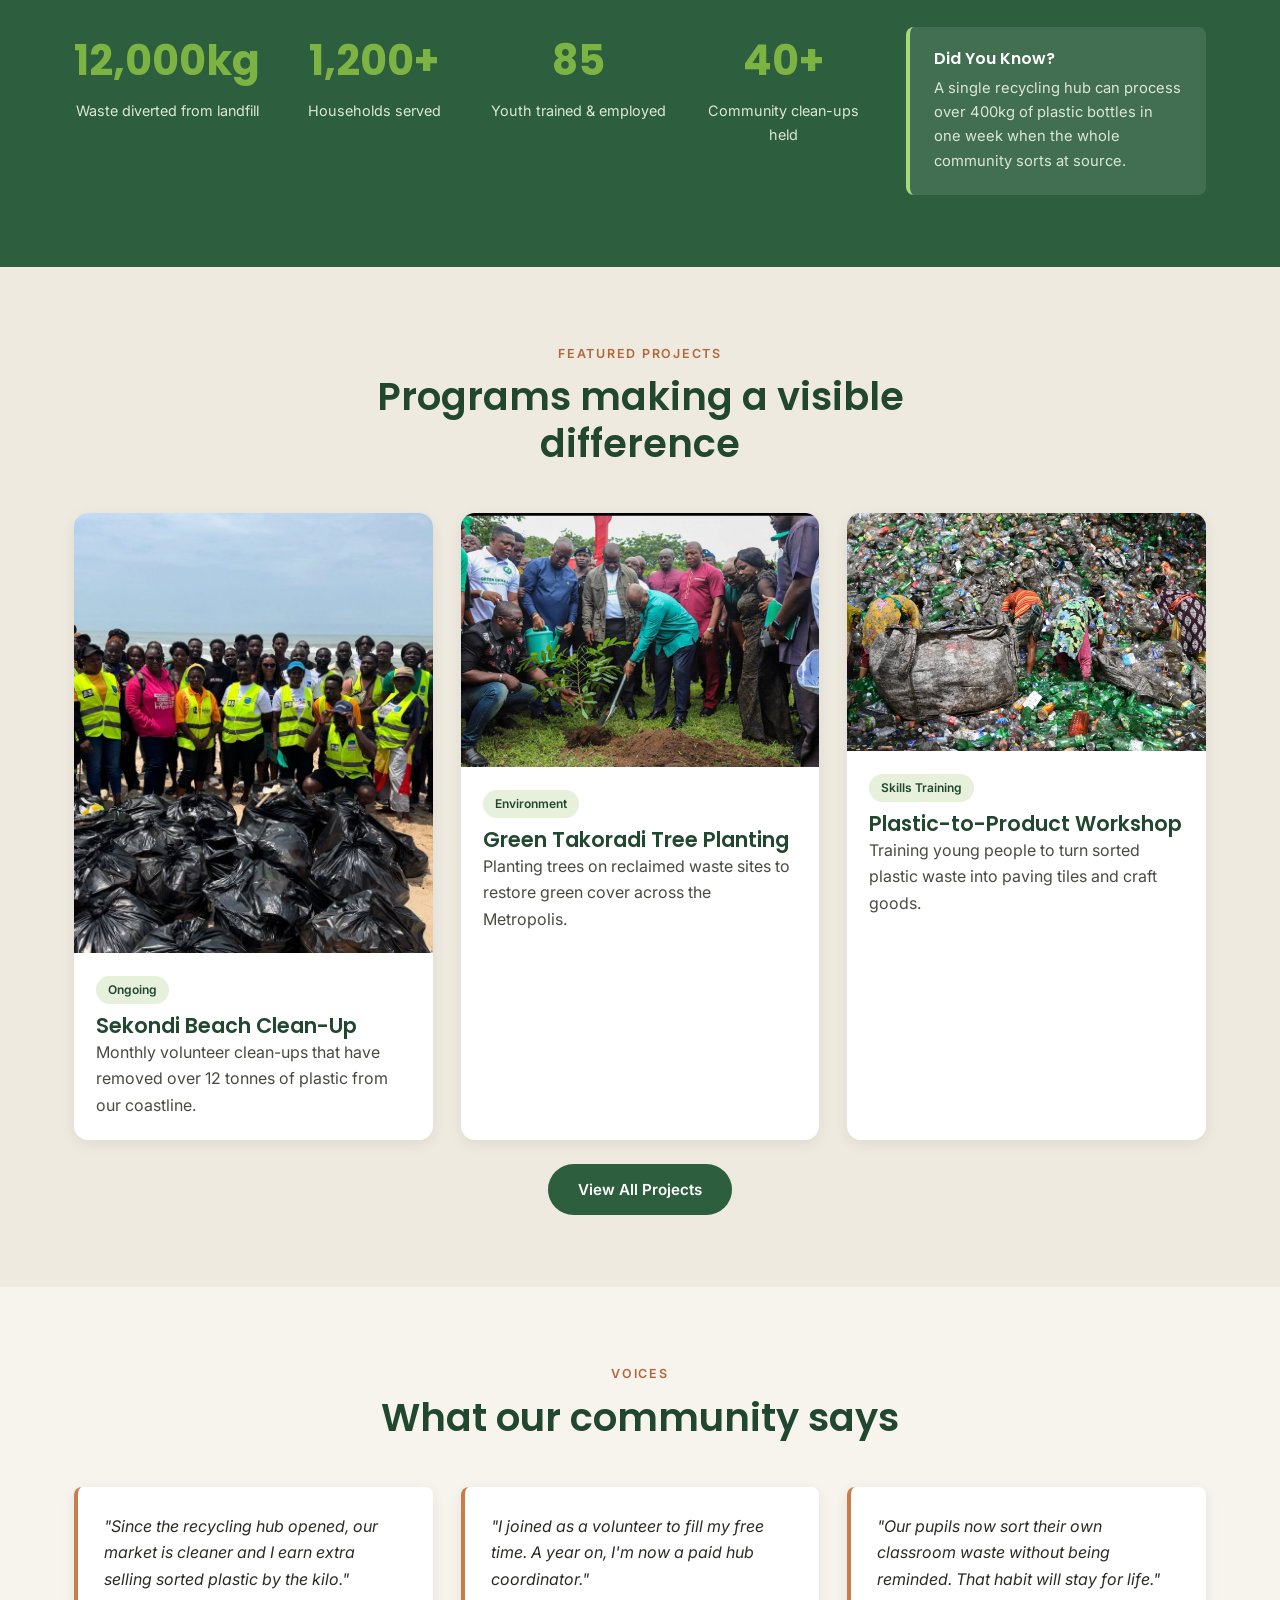
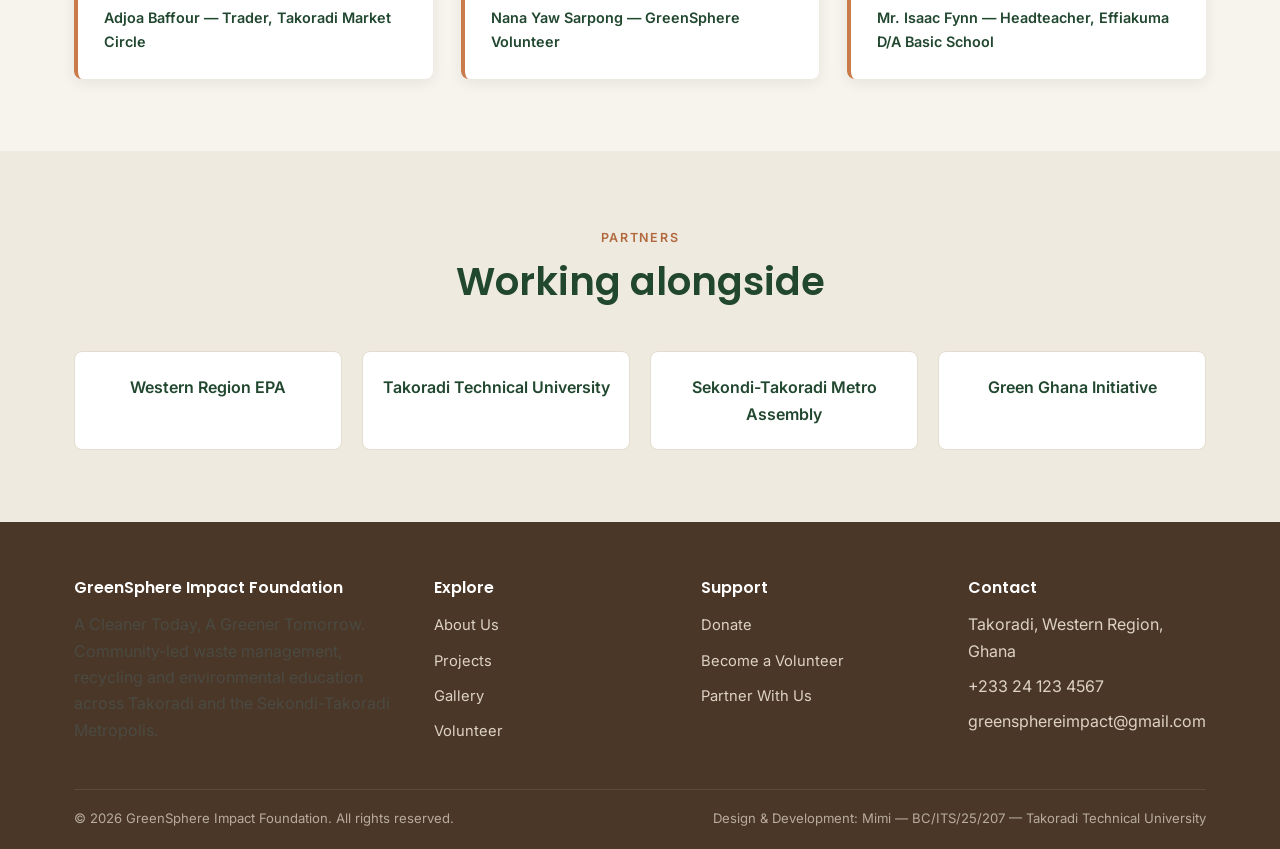
==== commit ec060d8e: "Add files via upload" ====
--- a/index.html
+++ b/index.html
@@ -14,7 +14,7 @@
   <div class="top-strip">
     <div class="container">
       <span>Takoradi, Western Region, Ghana</span>
-      <span>By Mimi &mdash; Index No: BC/ITS/25/207</span>
+      <span>Narh Eugenia Amoakia Dede &mdash; Index No: BC/ITS/25/207</span>
     </div>
   </div>
   <nav class="navbar container">
@@ -32,7 +32,6 @@
 <li><a href="projects.html">Projects</a></li>
 <li><a href="gallery.html">Gallery</a></li>
 <li><a href="volunteer.html">Volunteer</a></li>
-<li><a href="donate.html">Donate</a></li>
 <li><a href="contact.html">Contact</a></li>
 <li><a href="donate.html" class="cta">Donate</a></li>
 
--- a/styles.css
+++ b/styles.css
@@ -162,18 +162,19 @@
 .nav-links a.cta:hover { background: var(--clay-dark); }
 
 /* Pure-CSS hamburger */
-.nav-toggle { display: none; }
+.nav-toggle { display:none; }
 .hamburger-label {
   display: none;
   flex-direction: column;
-  gap: 5px;
+  gap: 10px;
   cursor: pointer;
   z-index: 200;
+  padding-right: 10px;
 }
 .hamburger-label span {
-  width: 26px; height: 3px;
-  background: var(--white);
-  border-radius: 2px;
+  width: 30px; height: 3px;
+  background: var(--white);
+  border-radius: 20px;
   transition: 0.3s ease;
 }
 
@@ -402,12 +403,12 @@
   .nav-links {
     position: fixed;
     top: 0; right: -280px;
-    width: 260px; height: 100vh;
+    width: 180px; height: 100vh;
     background: var(--forest-dark);
     flex-direction: column;
     align-items: flex-start;
     padding: 90px 24px 24px;
-    transition: right 0.3s ease;
+    transition: left 0.3s ease;
     box-shadow: -6px 0 20px rgba(0,0,0,0.2);
     z-index: 150;
   }
